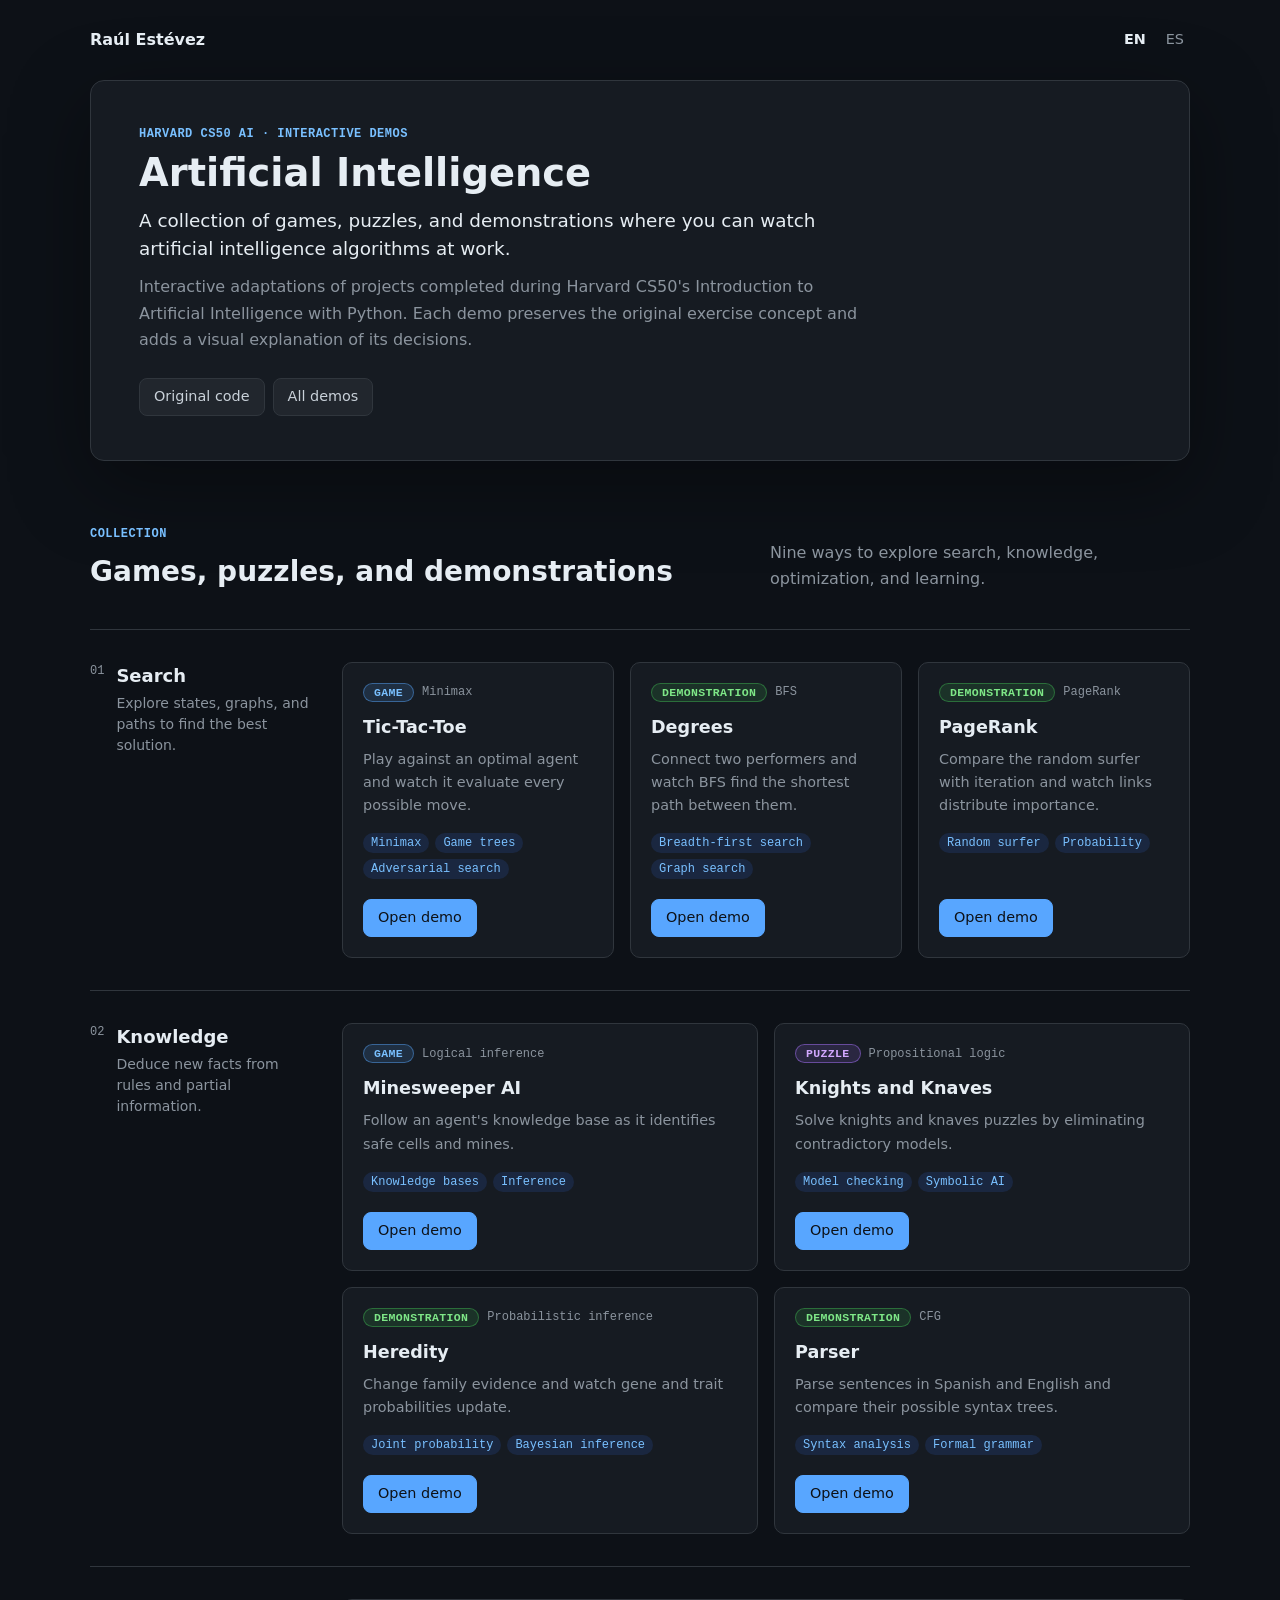
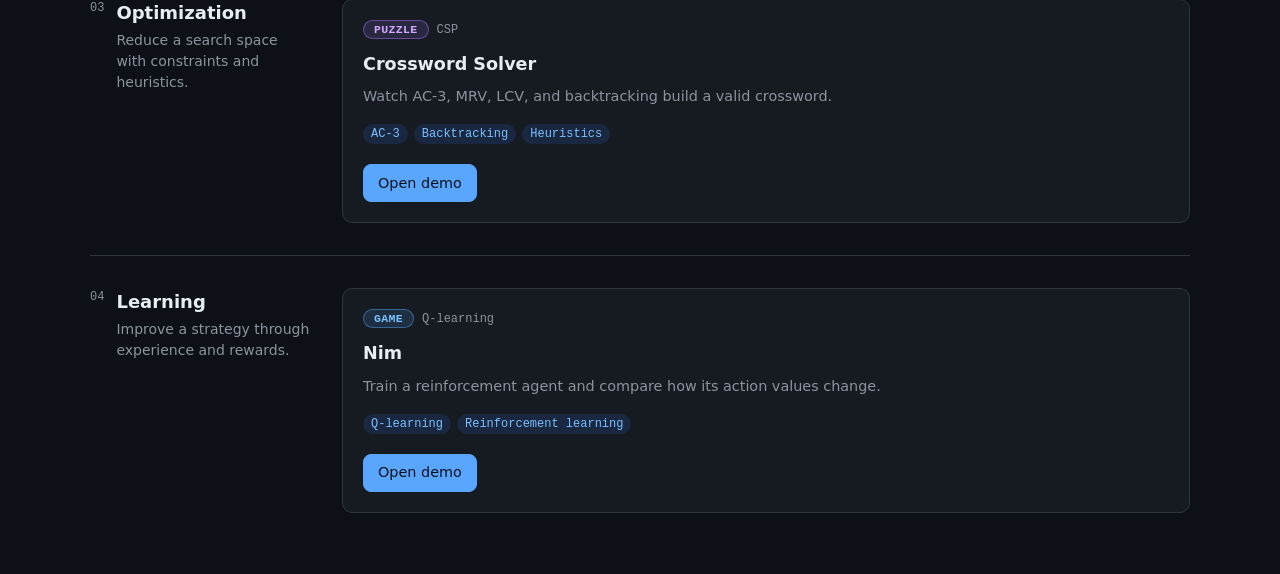
==== index.html @ bdb6cad9 "feat: add Parser to knowledge demos" ====
<!doctype html>
<html lang="es">
<head>
  <meta charset="utf-8">
  <meta name="viewport" content="width=device-width, initial-scale=1">
  <meta name="description" content="Demos interactivas basadas en proyectos de Harvard CS50's Introduction to Artificial Intelligence with Python.">
  <title>Artificial Intelligence · Raúl Estévez</title>
  <link rel="stylesheet" href="assets/css/tokens.css">
  <link rel="stylesheet" href="assets/css/base.css">
  <link rel="stylesheet" href="assets/css/hub.css">
</head>
<body>
  <header class="site-header">
    <a class="site-header__brand" href="https://raulesteveza.github.io">Raúl Estévez</a>
    <div class="language-switcher" role="group" aria-label="Idioma">
      <button class="language-switcher__button" type="button" data-lang="en" aria-pressed="false">EN</button>
      <button class="language-switcher__button" type="button" data-lang="es" aria-pressed="true">ES</button>
    </div>
  </header>

  <main class="page-shell">
    <section class="window hub-intro" aria-labelledby="page-title">
      <p class="eyebrow" data-i18n="eyebrow">Harvard CS50 AI · Demos interactivas</p>
      <h1 id="page-title">Artificial Intelligence</h1>
      <p class="hub-intro__lead" data-i18n="lead">Una colección de juegos, puzles y demostraciones que permite ver algoritmos de inteligencia artificial mientras trabajan.</p>
      <p class="hub-intro__copy" data-i18n="intro">Adaptaciones interactivas de proyectos realizados durante Harvard CS50's Introduction to Artificial Intelligence with Python. Cada demo conserva el concepto del ejercicio original y añade una explicación visual de sus decisiones.</p>
      <div class="hub-intro__actions">
        <a class="button" href="https://github.com/RaulEstevezA/harvard_ai" data-i18n="originalCode">Código original</a>
        <a class="button" href="https://raulesteveza.github.io/demos" data-i18n="allDemos">Todas las demos</a>
      </div>
    </section>

    <section class="catalog" aria-labelledby="catalog-title">
      <div class="section-heading">
        <div>
          <p class="eyebrow" data-i18n="collectionLabel">Colección</p>
          <h2 id="catalog-title" data-i18n="catalogTitle">Juegos, puzles y demostraciones</h2>
        </div>
        <p class="section-heading__copy" data-i18n="catalogCopy">Nueve formas de explorar búsqueda, conocimiento, optimización y aprendizaje.</p>
      </div>

      <div class="category" aria-labelledby="search-title">
        <div class="category__heading">
          <span class="category__number">01</span>
          <div>
            <h3 id="search-title" data-i18n="search">Búsqueda</h3>
            <p data-i18n="searchDescription">Explorar estados, grafos y caminos para encontrar la mejor solución.</p>
          </div>
        </div>
        <div class="demo-grid demo-grid--three">
          <article class="demo-card">
            <div class="demo-card__body">
              <div class="demo-card__meta"><span class="demo-type demo-type--game" data-i18n="gameLabel">Juego</span><span>Minimax</span></div>
              <h4>Tic-Tac-Toe</h4>
              <p data-i18n="tictactoeDescription">Juega contra un agente óptimo y observa cómo valora cada movimiento posible.</p>
              <ul class="tag-list" aria-label="Conceptos">
                <li>Minimax</li><li data-i18n="gameTrees">Árboles de juego</li><li data-i18n="adversarialSearch">Búsqueda adversarial</li>
              </ul>
              <a class="button button--primary" href="demos/tictactoe/" data-i18n="openDemo">Abrir demo</a>
            </div>
          </article>
          <article class="demo-card">
            <div class="demo-card__body">
              <div class="demo-card__meta"><span class="demo-type demo-type--demonstration" data-i18n="demonstrationLabel">Demostración</span><span>BFS</span></div>
              <h4>Degrees</h4>
              <p data-i18n="degreesDescription">Conecta dos actores y observa cómo BFS encuentra el camino más corto entre ellos.</p>
              <ul class="tag-list" aria-label="Conceptos">
                <li data-i18n="breadthFirstSearch">Búsqueda en anchura</li><li data-i18n="graphSearch">Búsqueda en grafos</li>
              </ul>
              <a class="button button--primary" href="demos/degrees/" data-i18n="openDemo">Abrir demo</a>
            </div>
          </article>
          <article class="demo-card">
            <div class="demo-card__body">
              <div class="demo-card__meta"><span class="demo-type demo-type--demonstration" data-i18n="demonstrationLabel">Demostración</span><span>PageRank</span></div>
              <h4>PageRank</h4>
              <p data-i18n="pagerankDescription">Compara el navegante aleatorio con la iteración y observa cómo los enlaces reparten importancia.</p>
              <ul class="tag-list" aria-label="Conceptos">
                <li data-i18n="randomSurfer">Navegante aleatorio</li><li data-i18n="probability">Probabilidad</li>
              </ul>
              <a class="button button--primary" href="demos/pagerank/" data-i18n="openDemo">Abrir demo</a>
            </div>
          </article>
        </div>
      </div>

      <div class="category" aria-labelledby="knowledge-title">
        <div class="category__heading">
          <span class="category__number">02</span>
          <div>
            <h3 id="knowledge-title" data-i18n="knowledge">Conocimiento</h3>
            <p data-i18n="knowledgeDescription">Deducir hechos nuevos a partir de reglas e información parcial.</p>
          </div>
        </div>
        <div class="demo-grid">
          <article class="demo-card">
            <div class="demo-card__body">
              <div class="demo-card__meta"><span class="demo-type demo-type--game" data-i18n="gameLabel">Juego</span><span data-i18n="logicalInference">Inferencia lógica</span></div>
              <h4>Minesweeper AI</h4>
              <p data-i18n="minesweeperDescription">Sigue la base de conocimiento de un agente mientras identifica casillas seguras y minas.</p>
              <ul class="tag-list"><li data-i18n="knowledgeBases">Bases de conocimiento</li><li data-i18n="inference">Inferencia</li></ul>
              <a class="button button--primary" href="demos/minesweeper/" data-i18n="openDemo">Abrir demo</a>
            </div>
          </article>
          <article class="demo-card">
            <div class="demo-card__body">
              <div class="demo-card__meta"><span class="demo-type demo-type--puzzle" data-i18n="puzzleLabel">Puzle</span><span data-i18n="propositionalLogic">Lógica proposicional</span></div>
              <h4>Knights and Knaves</h4>
              <p data-i18n="knightsDescription">Resuelve acertijos de caballeros y mentirosos descartando modelos contradictorios.</p>
              <ul class="tag-list"><li data-i18n="modelChecking">Comprobación de modelos</li><li data-i18n="symbolicAI">IA simbólica</li></ul>
              <a class="button button--primary" href="demos/knights/" data-i18n="openDemo">Abrir demo</a>
            </div>
          </article>
          <article class="demo-card">
            <div class="demo-card__body">
              <div class="demo-card__meta"><span class="demo-type demo-type--demonstration" data-i18n="demonstrationLabel">Demostración</span><span data-i18n="probabilisticInference">Inferencia probabilística</span></div>
              <h4>Heredity</h4>
              <p data-i18n="heredityDescription">Modifica la evidencia familiar y observa cómo cambian las probabilidades de genes y rasgos.</p>
              <ul class="tag-list"><li data-i18n="jointProbability">Probabilidad conjunta</li><li data-i18n="bayesianInference">Inferencia bayesiana</li></ul>
              <a class="button button--primary" href="demos/heredity/" data-i18n="openDemo">Abrir demo</a>
            </div>
          </article>
          <article class="demo-card">
            <div class="demo-card__body">
              <div class="demo-card__meta"><span class="demo-type demo-type--demonstration" data-i18n="demonstrationLabel">Demostración</span><span>CFG</span></div>
              <h4>Parser</h4>
              <p data-i18n="parserDescription">Analiza frases en castellano e inglés y compara sus posibles árboles sintácticos.</p>
              <ul class="tag-list"><li data-i18n="syntaxAnalysis">Análisis sintáctico</li><li data-i18n="formalGrammar">Gramática formal</li></ul>
              <a class="button button--primary" href="demos/parser/" data-i18n="openDemo">Abrir demo</a>
            </div>
          </article>
        </div>
      </div>

      <div class="category" aria-labelledby="optimization-title">
        <div class="category__heading">
          <span class="category__number">03</span>
          <div>
            <h3 id="optimization-title" data-i18n="optimization">Optimización</h3>
            <p data-i18n="optimizationDescription">Reducir un espacio de búsqueda mediante restricciones y heurísticas.</p>
          </div>
        </div>
        <article class="demo-card">
          <div class="demo-card__body">
            <div class="demo-card__meta"><span class="demo-type demo-type--puzzle" data-i18n="puzzleLabel">Puzle</span><span>CSP</span></div>
            <h4>Crossword Solver</h4>
            <p data-i18n="crosswordDescription">Observa cómo AC-3, MRV, LCV y backtracking construyen un crucigrama válido.</p>
            <ul class="tag-list"><li>AC-3</li><li>Backtracking</li><li data-i18n="heuristics">Heurísticas</li></ul>
            <a class="button button--primary" href="demos/crossword/" data-i18n="openDemo">Abrir demo</a>
          </div>
        </article>
      </div>

      <div class="category" aria-labelledby="learning-title">
        <div class="category__heading">
          <span class="category__number">04</span>
          <div>
            <h3 id="learning-title" data-i18n="learning">Aprendizaje</h3>
            <p data-i18n="learningDescription">Mejorar una estrategia a partir de experiencia y recompensas.</p>
          </div>
        </div>
        <article class="demo-card">
          <div class="demo-card__body">
            <div class="demo-card__meta"><span class="demo-type demo-type--game" data-i18n="gameLabel">Juego</span><span>Q-learning</span></div>
            <h4>Nim</h4>
            <p data-i18n="nimDescription">Entrena un agente por refuerzo y compara cómo cambian los valores de sus acciones.</p>
            <ul class="tag-list"><li>Q-learning</li><li data-i18n="reinforcementLearning">Aprendizaje por refuerzo</li></ul>
            <a class="button button--primary" href="demos/nim/" data-i18n="openDemo">Abrir demo</a>
          </div>
        </article>
      </div>
    </section>
  </main>

  <script src="assets/js/hub.js"></script>
</body>
</html>
---- assets/css/tokens.css ----
:root {
  --page-bg: #0d1117;
  --surface: #161b22;
  --surface-raised: #21262d;
  --accent-soft: #1a2740;
  --accent: #58a6ff;
  --accent-text: #79c0ff;
  --on-accent: #0d1117;
  --text: #e6edf3;
  --btn-text: #c9d1d9;
  --muted: #8b949e;
  --border: #30363d;
  --success: #3fb950;
  --success-soft: #12261e;
  --warning: #d29922;
  --warning-soft: #2b2111;
  --danger: #f85149;
  --font-sans: system-ui, -apple-system, BlinkMacSystemFont, sans-serif;
  --font-mono: 'SF Mono', 'Fira Code', 'Cascadia Code', ui-monospace, monospace;
  --radius-control: 6px;
  --radius-button: 8px;
  --radius-panel: 10px;
  --radius-window: 14px;
  --radius-pill: 999px;
  --window-shadow: 0 24px 80px rgba(0, 0, 0, 0.36);
}
---- assets/css/base.css ----
* { box-sizing: border-box; }

html { color-scheme: dark; }

body {
  margin: 0;
  background: var(--page-bg);
  color: var(--text);
  font: 16px/1.5 var(--font-sans);
  -webkit-font-smoothing: antialiased;
}

button, input, select { font: inherit; }
a { color: var(--accent); }
a:hover { color: var(--accent-text); }

:focus-visible {
  outline: 2px solid var(--accent);
  outline-offset: 2px;
}

.site-header,
.page-shell {
  width: min(1100px, calc(100% - 64px));
  margin-inline: auto;
}

.site-header {
  min-height: 80px;
  display: flex;
  align-items: center;
  justify-content: space-between;
  gap: 24px;
}

.site-header__brand {
  color: var(--text);
  font-weight: 650;
  text-decoration: none;
}

.language-switcher {
  display: flex;
  gap: 0.5rem;
}

.language-switcher__button {
  padding: 2px 6px;
  border: 0;
  border-radius: 4px;
  background: transparent;
  color: var(--muted);
  font-size: 0.9rem;
  font-weight: 500;
  cursor: pointer;
  transition: color 0.15s ease;
}

.language-switcher__button[aria-pressed="true"] {
  color: var(--text);
  font-weight: 700;
}

.language-switcher__button:hover { color: var(--text); }

.window {
  background: var(--surface);
  border: 1px solid var(--border);
  border-radius: var(--radius-window);
  box-shadow: var(--window-shadow);
}

.eyebrow {
  margin: 0 0 8px;
  color: var(--accent-text);
  font: 600 0.75rem/1.5 var(--font-mono);
  letter-spacing: 0.04em;
  text-transform: uppercase;
}

h1, h2, h3, h4, p { margin-top: 0; }

.button {
  min-height: 38px;
  display: inline-flex;
  align-items: center;
  justify-content: center;
  padding: 8px 14px;
  border: 1px solid var(--border);
  border-radius: var(--radius-button);
  background: var(--surface-raised);
  color: var(--btn-text);
  font-size: 0.9rem;
  font-weight: 500;
  line-height: 1.2;
  text-decoration: none;
  cursor: pointer;
  transition: background-color 0.15s ease, border-color 0.15s ease, color 0.15s ease;
}

.button:hover {
  border-color: var(--muted);
  color: var(--text);
}

.button--primary {
  border-color: var(--accent);
  background: var(--accent);
  color: var(--on-accent);
}

.button--primary:hover {
  background: var(--accent-text);
  border-color: var(--accent-text);
  color: var(--on-accent);
}

@media (max-width: 768px) {
  .site-header, .page-shell { width: min(100% - 32px, 1100px); }
  .site-header { min-height: 64px; }
}
---- assets/css/hub.css ----
.hub-intro {
  padding: 44px 48px;
}

.hub-intro h1 {
  margin-bottom: 12px;
  font-size: 2.4rem;
  line-height: 1.15;
}

.hub-intro__lead {
  max-width: 720px;
  margin-bottom: 12px;
  color: var(--text);
  font-size: 1.15rem;
}

.hub-intro__copy {
  max-width: 720px;
  margin-bottom: 24px;
  color: var(--muted);
  line-height: 1.65;
}

.hub-intro__actions { display: flex; flex-wrap: wrap; gap: 8px; }

.catalog { padding-block: 64px 24px; }

.section-heading {
  display: grid;
  grid-template-columns: minmax(0, 1fr) minmax(280px, 420px);
  align-items: end;
  gap: 32px;
  margin-bottom: 36px;
}

.section-heading h2 {
  margin-bottom: 0;
  font-size: 1.75rem;
}

.section-heading__copy {
  margin-bottom: 0;
  color: var(--muted);
  line-height: 1.65;
}

.category {
  display: grid;
  grid-template-columns: 220px minmax(0, 1fr);
  gap: 32px;
  padding-block: 32px;
  border-top: 1px solid var(--border);
}

.category__heading {
  display: flex;
  align-items: flex-start;
  gap: 12px;
}

.category__number {
  color: var(--muted);
  font: 0.75rem/1.65 var(--font-mono);
}

.category__heading h3 { margin-bottom: 4px; font-size: 1.125rem; }
.category__heading p { margin-bottom: 0; color: var(--muted); font-size: 0.875rem; }

.demo-grid { display: grid; grid-template-columns: repeat(2, minmax(0, 1fr)); gap: 16px; }
.demo-grid--three { grid-template-columns: repeat(3, minmax(0, 1fr)); }

.demo-card {
  overflow: hidden;
  display: grid;
  grid-template-columns: minmax(0, 1fr);
  background: var(--surface);
  border: 1px solid var(--border);
  border-radius: var(--radius-panel);
}

.demo-card--featured { grid-template-columns: 220px minmax(0, 1fr); }

.demo-card__preview {
  min-height: 220px;
  background: var(--page-bg);
  border-right: 1px solid var(--border);
}

.demo-card__preview--board {
  display: grid;
  grid-template-columns: repeat(3, 42px);
  grid-template-rows: repeat(3, 42px);
  place-content: center;
}

.demo-card__preview--board span {
  display: grid;
  place-items: center;
  border-right: 1px solid var(--border);
  border-bottom: 1px solid var(--border);
  color: var(--accent-text);
  font: 500 1.25rem var(--font-mono);
}

.demo-card__preview--board span:nth-child(3n) { border-right: 0; }
.demo-card__preview--board span:nth-child(n+7) { border-bottom: 0; }

.demo-card__body {
  display: flex;
  flex-direction: column;
  padding: 20px;
}

.demo-card__body > .button {
  align-self: flex-start;
  margin-top: auto;
}

.demo-card__meta {
  display: flex;
  align-items: center;
  flex-wrap: wrap;
  gap: 8px;
  margin-bottom: 12px;
  color: var(--muted);
  font: 0.75rem var(--font-mono);
}

.demo-type {
  padding: 2px 10px;
  border: 1px solid;
  border-radius: var(--radius-pill);
  font: 600 0.72rem var(--font-mono);
  letter-spacing: 0.03em;
  text-transform: uppercase;
}

.demo-type--game { border-color: rgba(88, 166, 255, 0.45); background: rgba(88, 166, 255, 0.15); color: #79c0ff; }
.demo-type--puzzle { border-color: rgba(163, 113, 247, 0.5); background: rgba(163, 113, 247, 0.15); color: #d2a8ff; }
.demo-type--demonstration { border-color: rgba(63, 185, 80, 0.45); background: rgba(63, 185, 80, 0.15); color: #7ee787; }

.demo-card h4 { margin-bottom: 8px; font-size: 1.1rem; }
.demo-card p { margin-bottom: 16px; color: var(--muted); font-size: 0.9rem; line-height: 1.6; }

.tag-list {
  display: flex;
  flex-wrap: wrap;
  gap: 6px;
  margin: 0 0 20px;
  padding: 0;
  list-style: none;
}

.tag-list li {
  padding: 3px 8px;
  border-radius: var(--radius-pill);
  background: var(--accent-soft);
  color: var(--accent-text);
  font: 500 0.75rem var(--font-mono);
}

@media (max-width: 900px) {
  .category { grid-template-columns: 1fr; gap: 20px; }
}

@media (max-width: 768px) {
  .hub-intro { padding: 28px 24px; }
  .hub-intro h1 { font-size: 1.75rem; }
  .catalog { padding-top: 48px; }
  .section-heading { grid-template-columns: 1fr; gap: 8px; }
  .demo-grid { grid-template-columns: 1fr; }
  .demo-card--featured { grid-template-columns: 1fr; }
  .demo-card__preview { min-height: 180px; border-right: 0; border-bottom: 1px solid var(--border); }
}

@media (max-width: 480px) {
  .hub-intro { padding: 20px 16px; }
  .hub-intro h1 { font-size: 1.5rem; }
  .hub-intro__actions .button { width: 100%; }
}
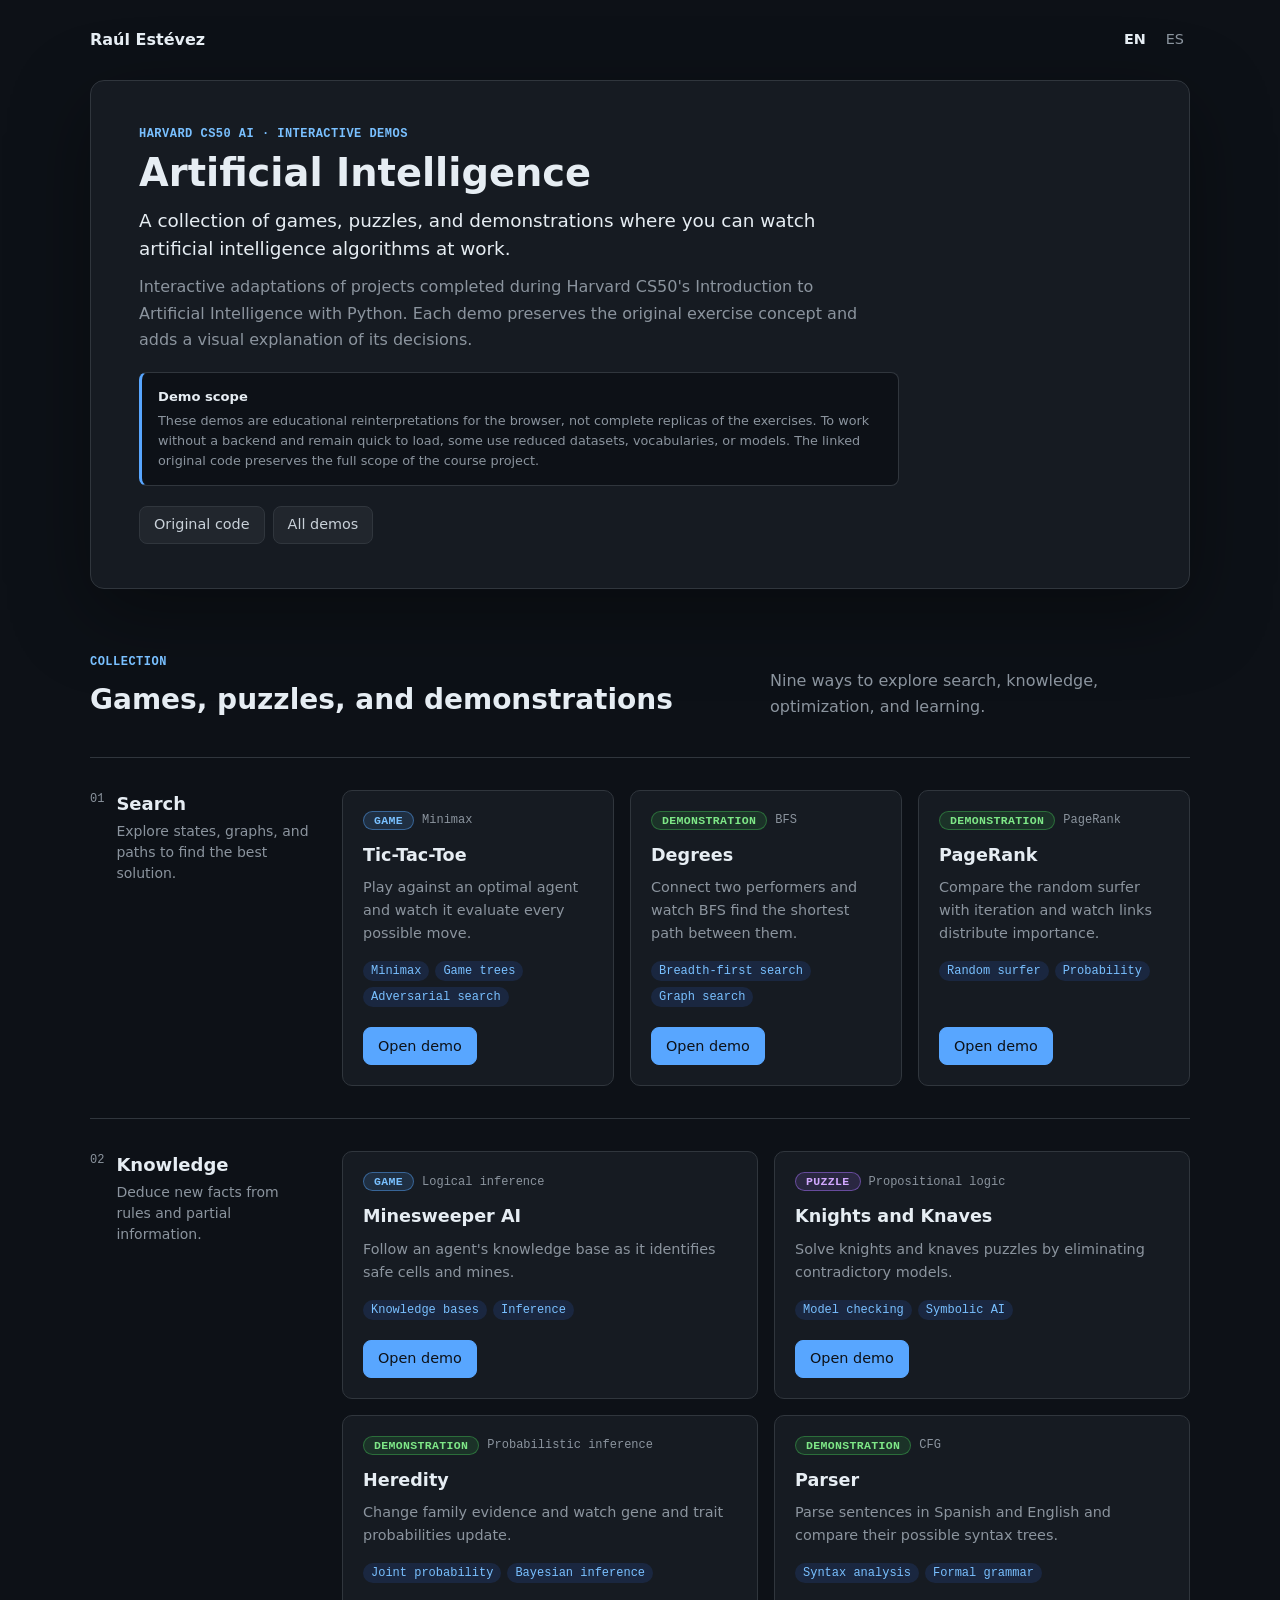
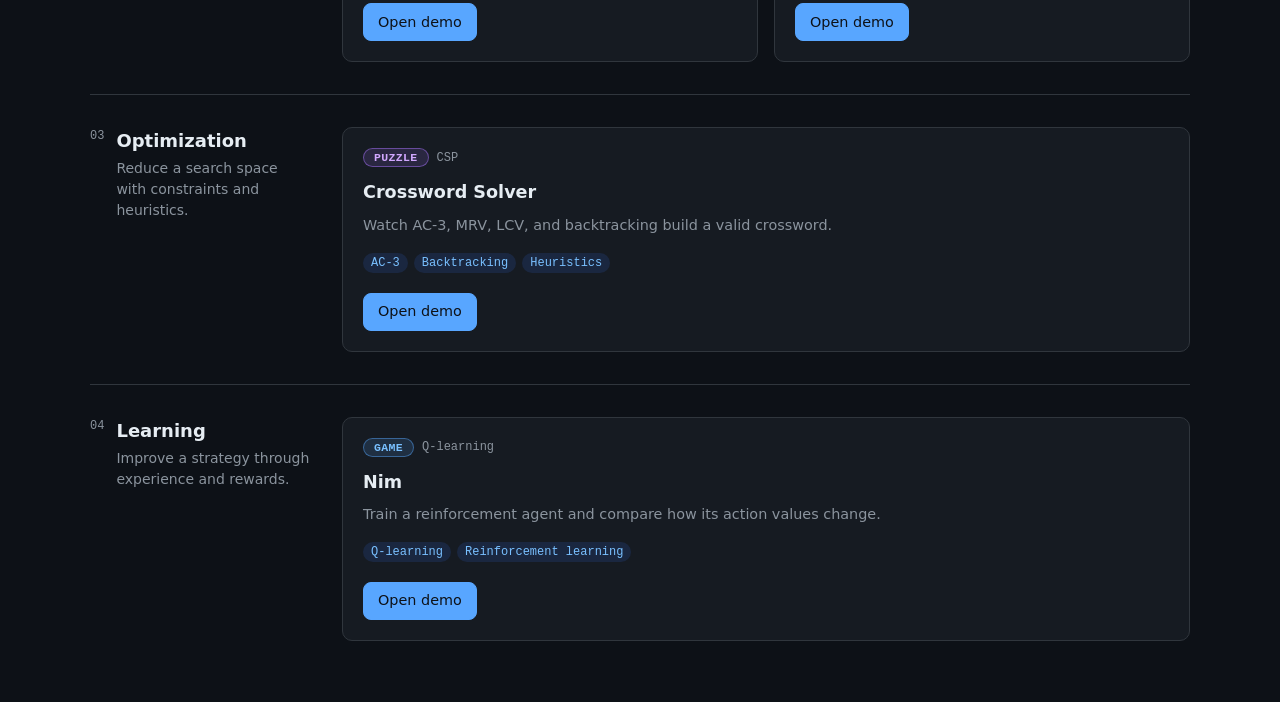
==== commit 4495dcf3: "docs: explain web demo scope" ====
--- a/index.html
+++ b/index.html
@@ -24,6 +24,10 @@
       <h1 id="page-title">Artificial Intelligence</h1>
       <p class="hub-intro__lead" data-i18n="lead">Una colección de juegos, puzles y demostraciones que permite ver algoritmos de inteligencia artificial mientras trabajan.</p>
       <p class="hub-intro__copy" data-i18n="intro">Adaptaciones interactivas de proyectos realizados durante Harvard CS50's Introduction to Artificial Intelligence with Python. Cada demo conserva el concepto del ejercicio original y añade una explicación visual de sus decisiones.</p>
+      <aside class="hub-scope-note" aria-labelledby="scope-title">
+        <strong id="scope-title" data-i18n="scopeTitle">Alcance de las demos</strong>
+        <p data-i18n="scopeCopy">Estas demos son reinterpretaciones educativas para navegador, no réplicas completas de los ejercicios. Para funcionar sin backend y mantener una carga rápida, algunas utilizan conjuntos de datos, vocabularios o modelos reducidos. El código original enlazado conserva el alcance del proyecto del curso.</p>
+      </aside>
       <div class="hub-intro__actions">
         <a class="button" href="https://github.com/RaulEstevezA/harvard_ai" data-i18n="originalCode">Código original</a>
         <a class="button" href="https://raulesteveza.github.io/demos" data-i18n="allDemos">Todas las demos</a>
--- a/assets/css/hub.css
+++ b/assets/css/hub.css
@@ -17,10 +17,23 @@
 
 .hub-intro__copy {
   max-width: 720px;
-  margin-bottom: 24px;
+  margin-bottom: 18px;
   color: var(--muted);
   line-height: 1.65;
 }
+
+.hub-scope-note {
+  max-width: 760px;
+  margin-bottom: 20px;
+  padding: 14px 16px;
+  border: 1px solid var(--border);
+  border-left: 3px solid var(--accent);
+  border-radius: var(--radius-button);
+  background: var(--page-bg);
+}
+
+.hub-scope-note strong { display: block; margin-bottom: 5px; font-size: 0.82rem; }
+.hub-scope-note p { margin: 0; color: var(--muted); font-size: 0.8rem; line-height: 1.55; }
 
 .hub-intro__actions { display: flex; flex-wrap: wrap; gap: 8px; }
 
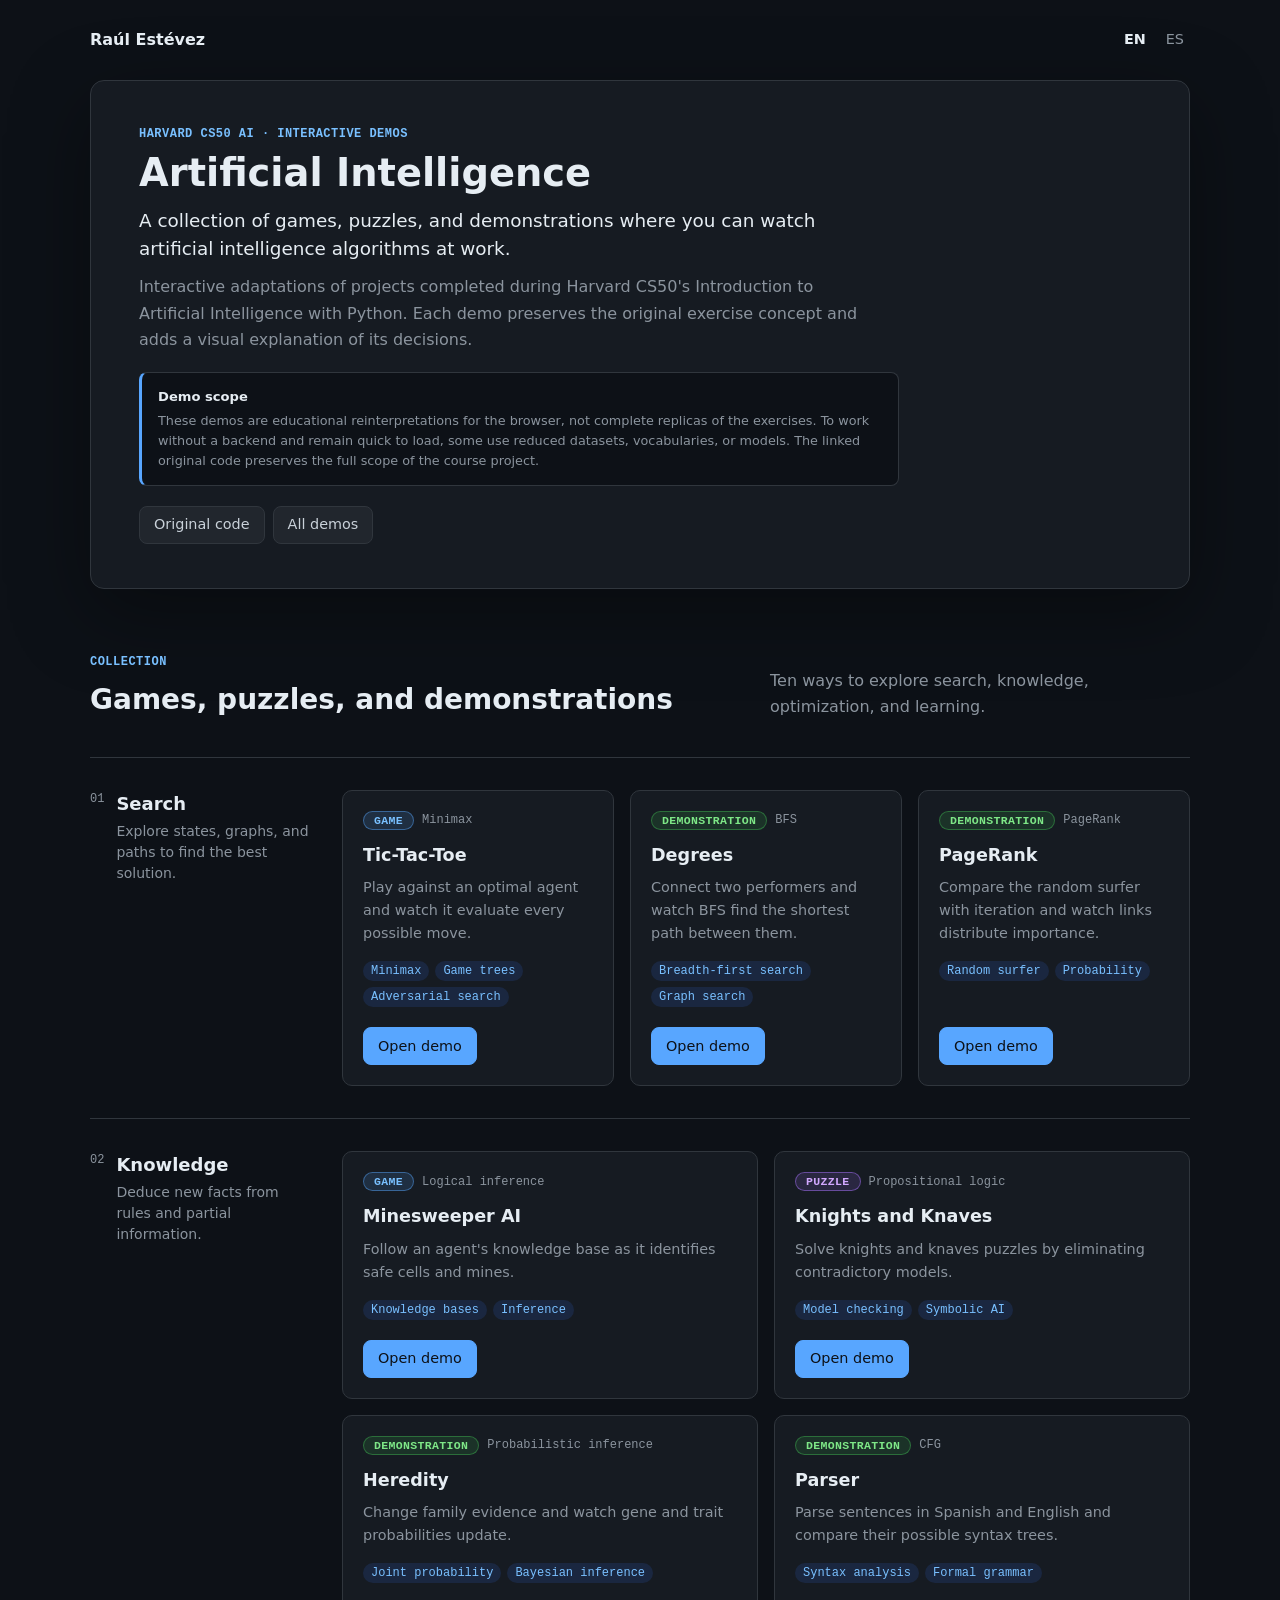
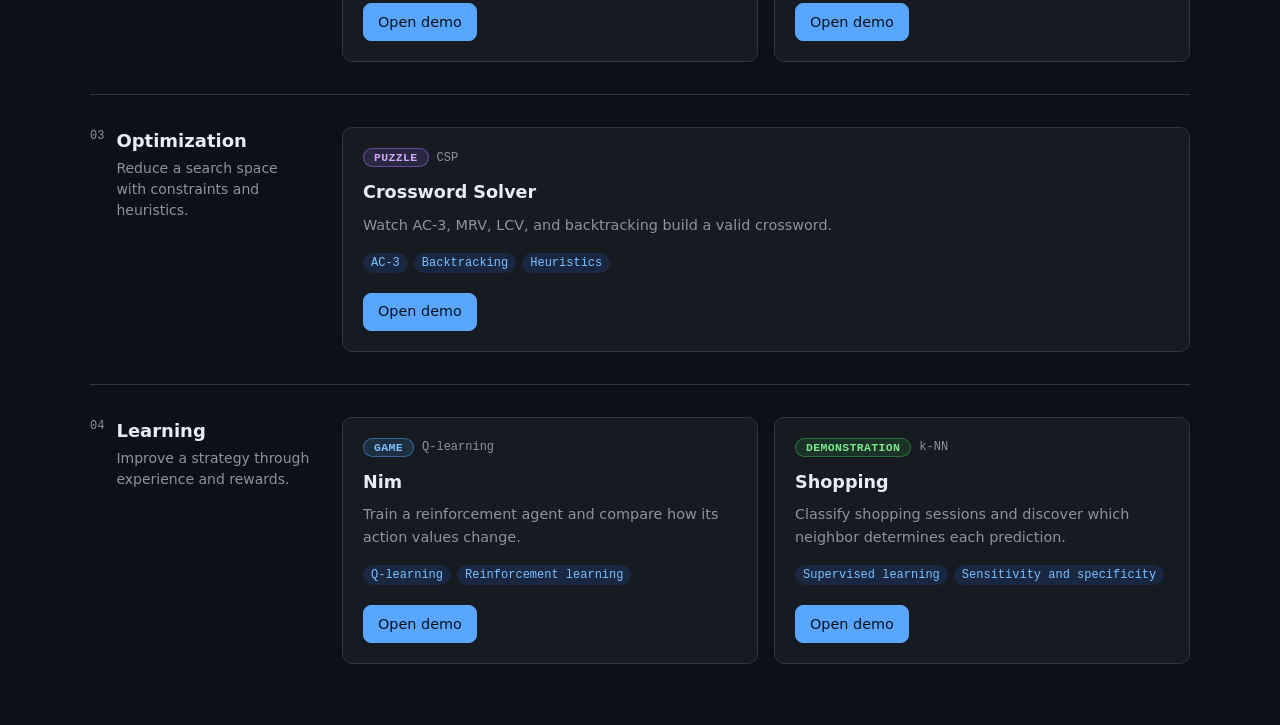
==== commit 516d555c: "feat: add Shopping to learning demos" ====
--- a/index.html
+++ b/index.html
@@ -40,7 +40,7 @@
           <p class="eyebrow" data-i18n="collectionLabel">Colección</p>
           <h2 id="catalog-title" data-i18n="catalogTitle">Juegos, puzles y demostraciones</h2>
         </div>
-        <p class="section-heading__copy" data-i18n="catalogCopy">Nueve formas de explorar búsqueda, conocimiento, optimización y aprendizaje.</p>
+        <p class="section-heading__copy" data-i18n="catalogCopy">Diez formas de explorar búsqueda, conocimiento, optimización y aprendizaje.</p>
       </div>
 
       <div class="category" aria-labelledby="search-title">
@@ -163,15 +163,26 @@
             <p data-i18n="learningDescription">Mejorar una estrategia a partir de experiencia y recompensas.</p>
           </div>
         </div>
-        <article class="demo-card">
-          <div class="demo-card__body">
-            <div class="demo-card__meta"><span class="demo-type demo-type--game" data-i18n="gameLabel">Juego</span><span>Q-learning</span></div>
-            <h4>Nim</h4>
-            <p data-i18n="nimDescription">Entrena un agente por refuerzo y compara cómo cambian los valores de sus acciones.</p>
-            <ul class="tag-list"><li>Q-learning</li><li data-i18n="reinforcementLearning">Aprendizaje por refuerzo</li></ul>
-            <a class="button button--primary" href="demos/nim/" data-i18n="openDemo">Abrir demo</a>
-          </div>
-        </article>
+        <div class="demo-grid">
+          <article class="demo-card">
+            <div class="demo-card__body">
+              <div class="demo-card__meta"><span class="demo-type demo-type--game" data-i18n="gameLabel">Juego</span><span>Q-learning</span></div>
+              <h4>Nim</h4>
+              <p data-i18n="nimDescription">Entrena un agente por refuerzo y compara cómo cambian los valores de sus acciones.</p>
+              <ul class="tag-list"><li>Q-learning</li><li data-i18n="reinforcementLearning">Aprendizaje por refuerzo</li></ul>
+              <a class="button button--primary" href="demos/nim/" data-i18n="openDemo">Abrir demo</a>
+            </div>
+          </article>
+          <article class="demo-card">
+            <div class="demo-card__body">
+              <div class="demo-card__meta"><span class="demo-type demo-type--demonstration" data-i18n="demonstrationLabel">Demostración</span><span>k-NN</span></div>
+              <h4>Shopping</h4>
+              <p data-i18n="shoppingDescription">Clasifica sesiones de compra y descubre qué vecino determina cada predicción.</p>
+              <ul class="tag-list"><li data-i18n="supervisedLearning">Aprendizaje supervisado</li><li data-i18n="sensitivitySpecificity">Sensibilidad y especificidad</li></ul>
+              <a class="button button--primary" href="demos/shopping/" data-i18n="openDemo">Abrir demo</a>
+            </div>
+          </article>
+        </div>
       </div>
     </section>
   </main>
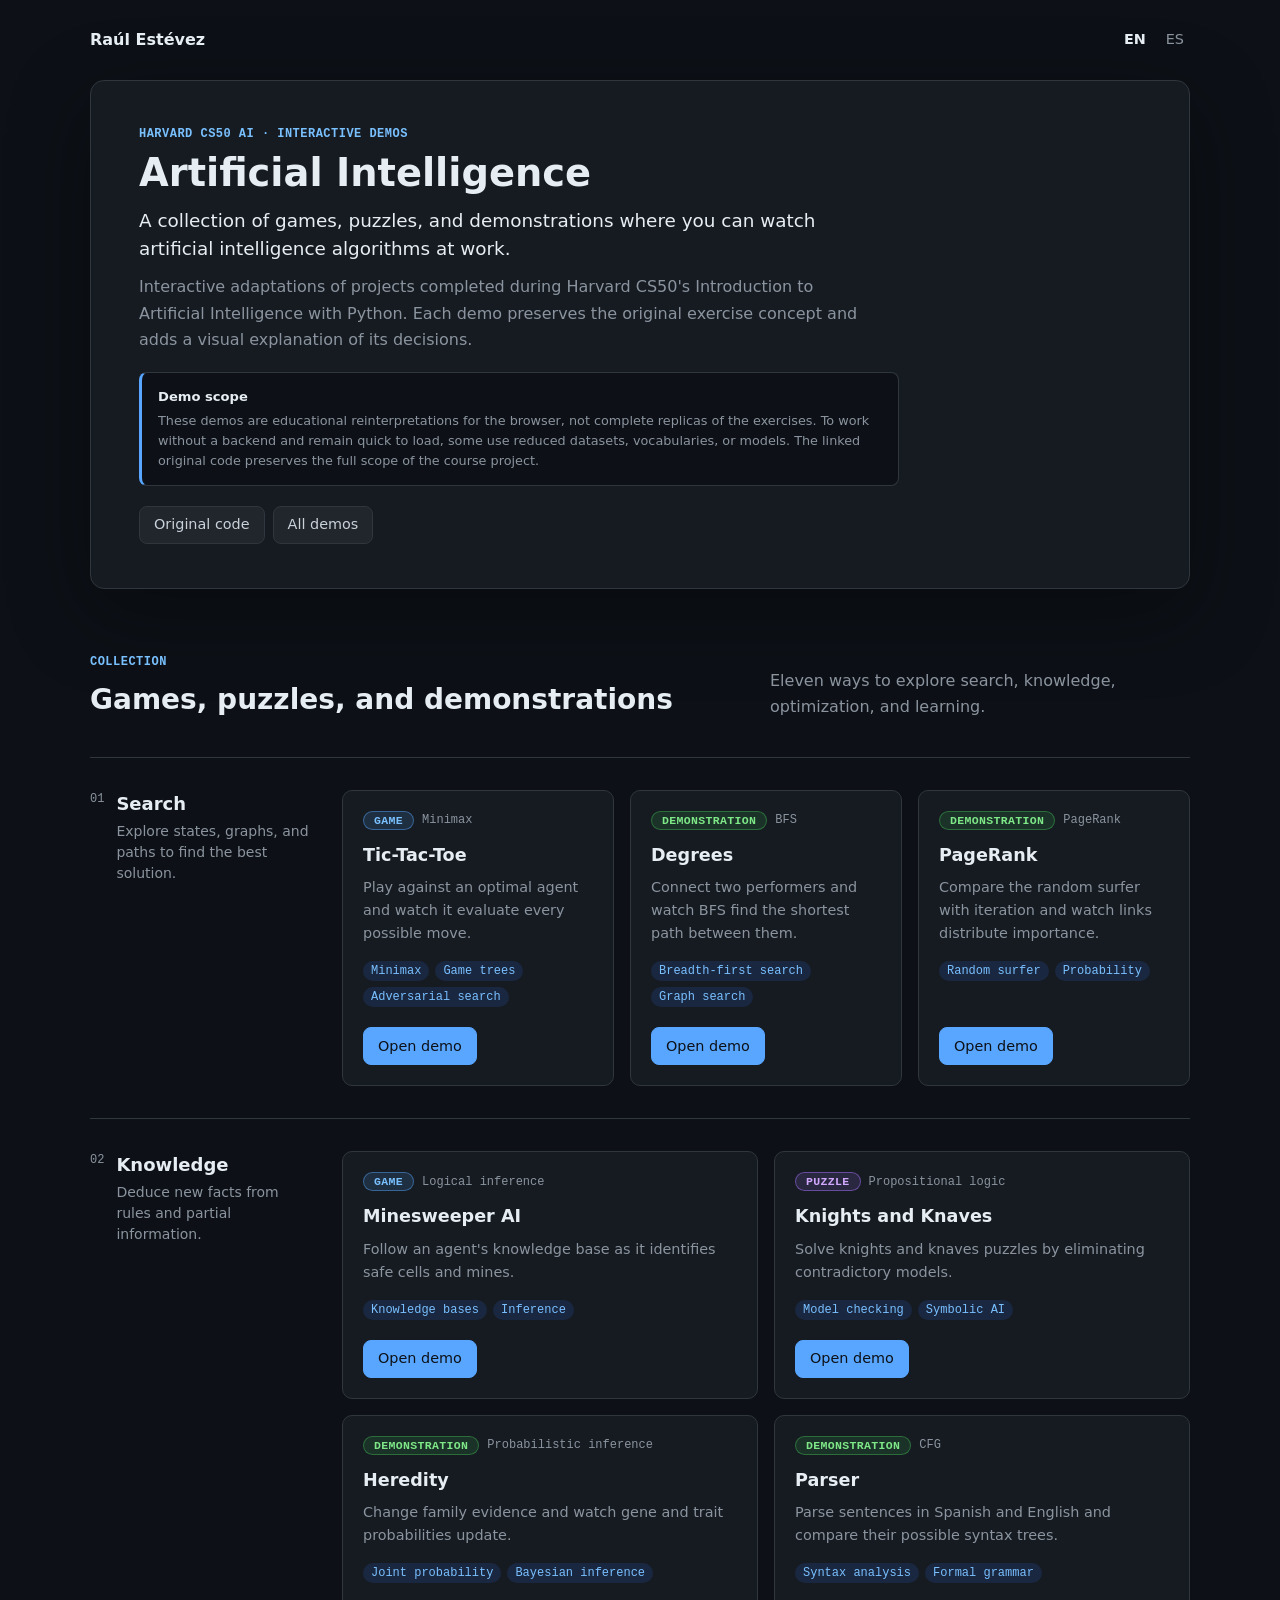
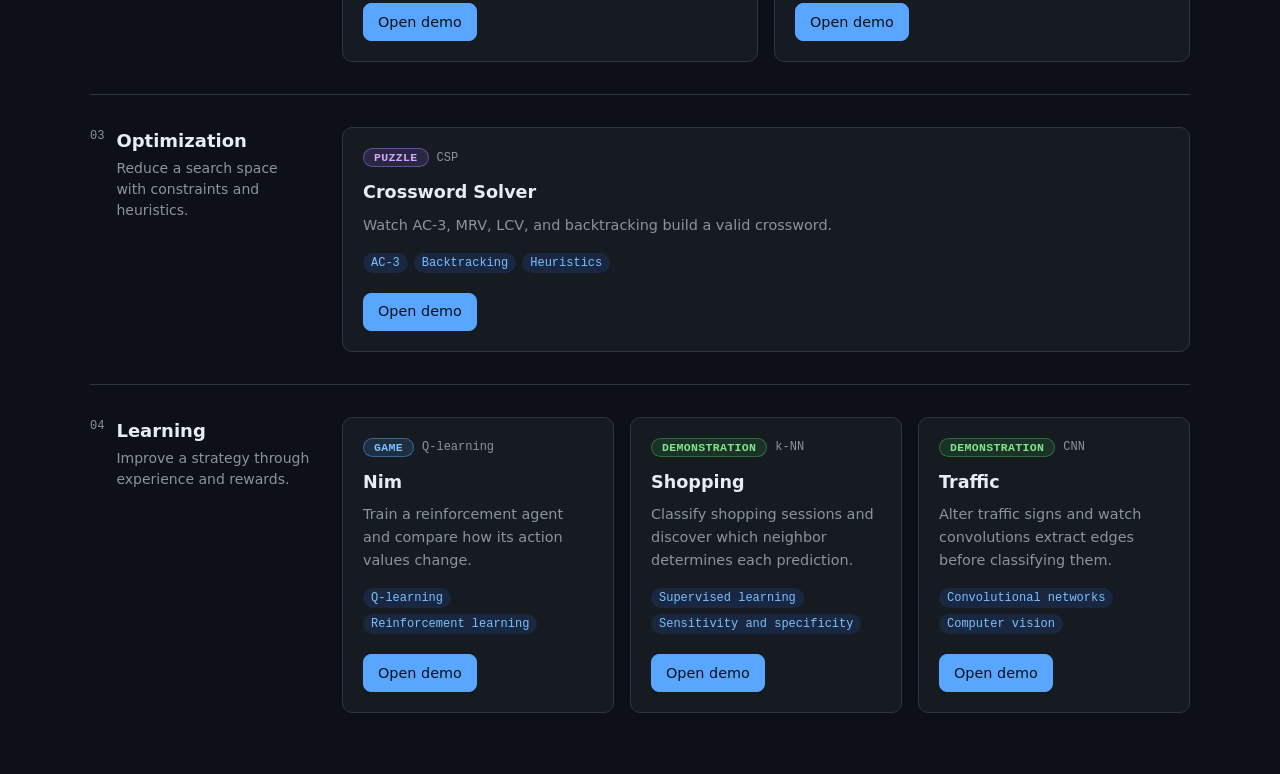
==== commit 6665312c: "feat: add Traffic to learning demos" ====
--- a/index.html
+++ b/index.html
@@ -40,7 +40,7 @@
           <p class="eyebrow" data-i18n="collectionLabel">Colección</p>
           <h2 id="catalog-title" data-i18n="catalogTitle">Juegos, puzles y demostraciones</h2>
         </div>
-        <p class="section-heading__copy" data-i18n="catalogCopy">Diez formas de explorar búsqueda, conocimiento, optimización y aprendizaje.</p>
+        <p class="section-heading__copy" data-i18n="catalogCopy">Once formas de explorar búsqueda, conocimiento, optimización y aprendizaje.</p>
       </div>
 
       <div class="category" aria-labelledby="search-title">
@@ -163,7 +163,7 @@
             <p data-i18n="learningDescription">Mejorar una estrategia a partir de experiencia y recompensas.</p>
           </div>
         </div>
-        <div class="demo-grid">
+        <div class="demo-grid demo-grid--three">
           <article class="demo-card">
             <div class="demo-card__body">
               <div class="demo-card__meta"><span class="demo-type demo-type--game" data-i18n="gameLabel">Juego</span><span>Q-learning</span></div>
@@ -177,9 +177,18 @@
             <div class="demo-card__body">
               <div class="demo-card__meta"><span class="demo-type demo-type--demonstration" data-i18n="demonstrationLabel">Demostración</span><span>k-NN</span></div>
               <h4>Shopping</h4>
-              <p data-i18n="shoppingDescription">Clasifica sesiones de compra y descubre qué vecino determina cada predicción.</p>
+              <p data-i18n="shoppingDescription">Estima si una visita a una tienda online terminará en compra comparándola con visitas similares.</p>
               <ul class="tag-list"><li data-i18n="supervisedLearning">Aprendizaje supervisado</li><li data-i18n="sensitivitySpecificity">Sensibilidad y especificidad</li></ul>
               <a class="button button--primary" href="demos/shopping/" data-i18n="openDemo">Abrir demo</a>
+            </div>
+          </article>
+          <article class="demo-card">
+            <div class="demo-card__body">
+              <div class="demo-card__meta"><span class="demo-type demo-type--demonstration" data-i18n="demonstrationLabel">Demostración</span><span>CNN</span></div>
+              <h4>Traffic</h4>
+              <p data-i18n="trafficDescription">Altera señales de tráfico y observa cómo las convoluciones extraen bordes antes de clasificarlas.</p>
+              <ul class="tag-list"><li data-i18n="convolutionalNetworks">Redes convolucionales</li><li data-i18n="computerVision">Visión por computador</li></ul>
+              <a class="button button--primary" href="demos/traffic/" data-i18n="openDemo">Abrir demo</a>
             </div>
           </article>
         </div>
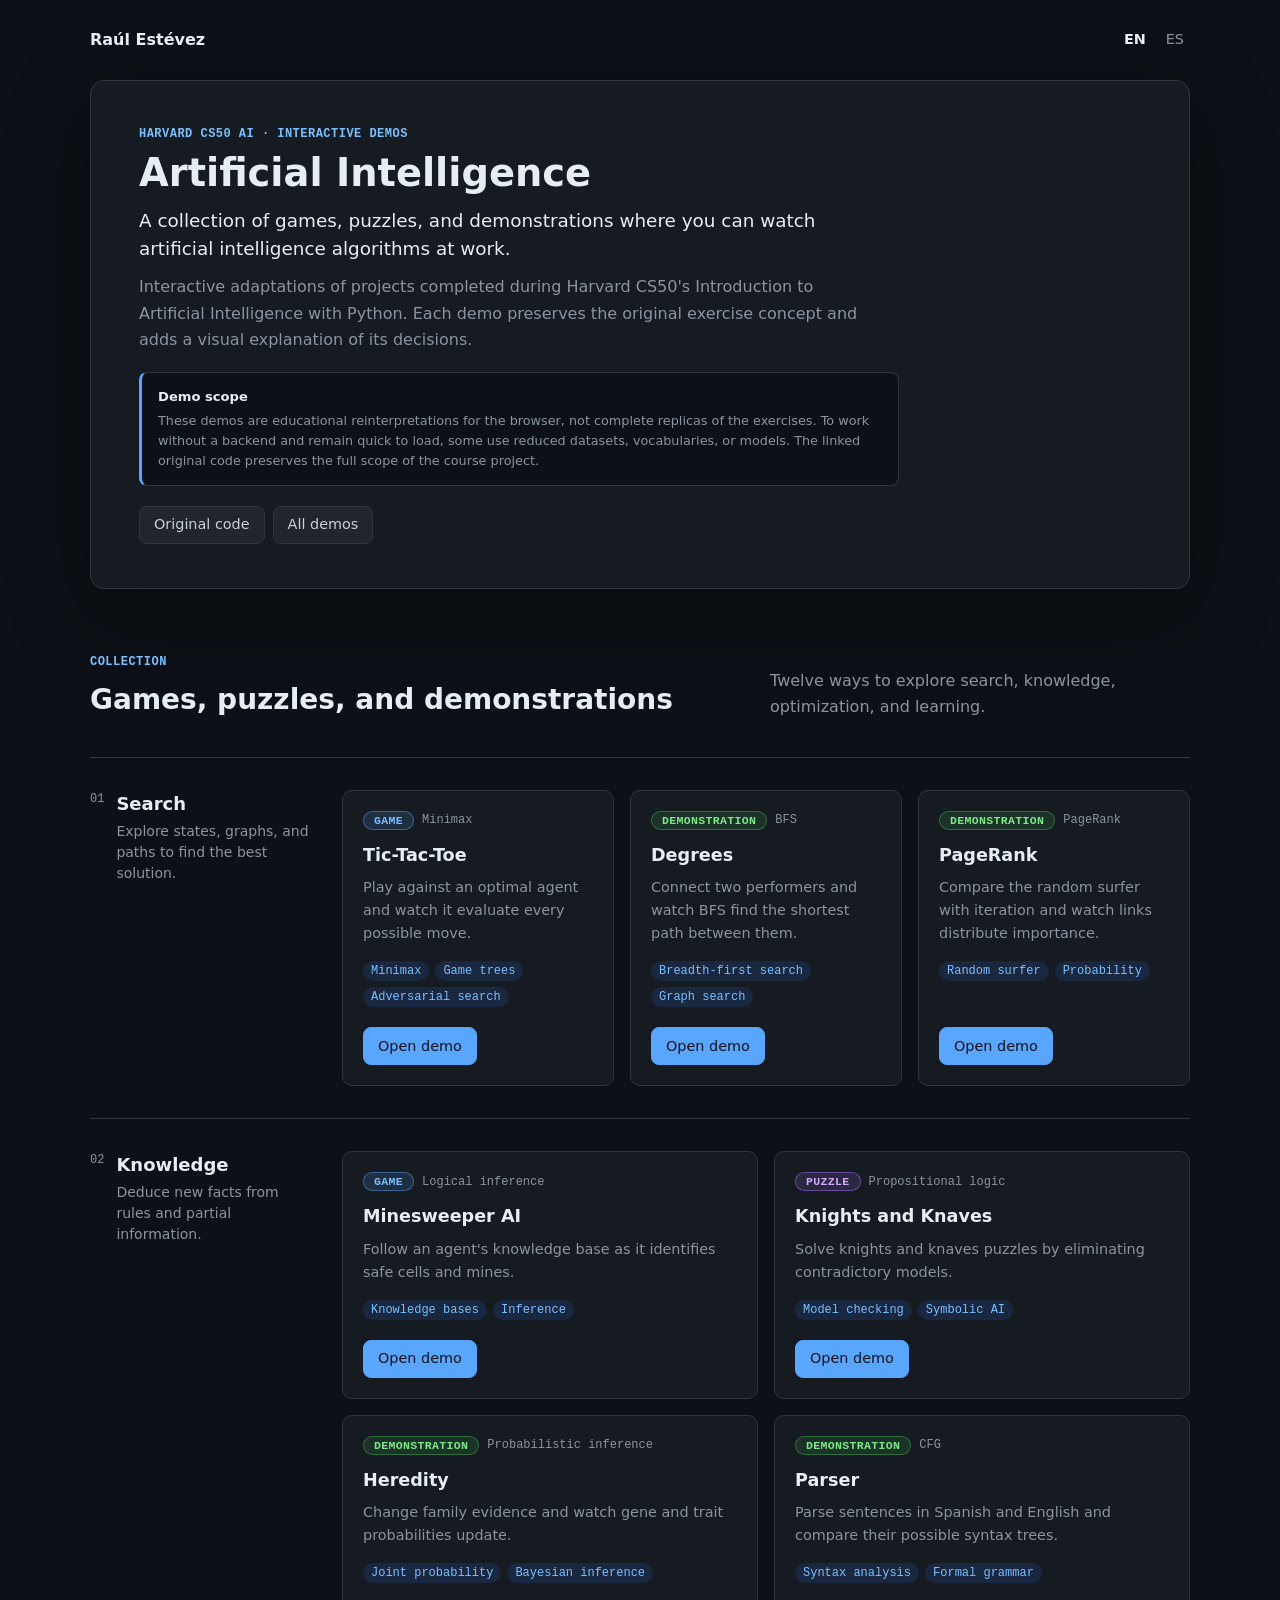
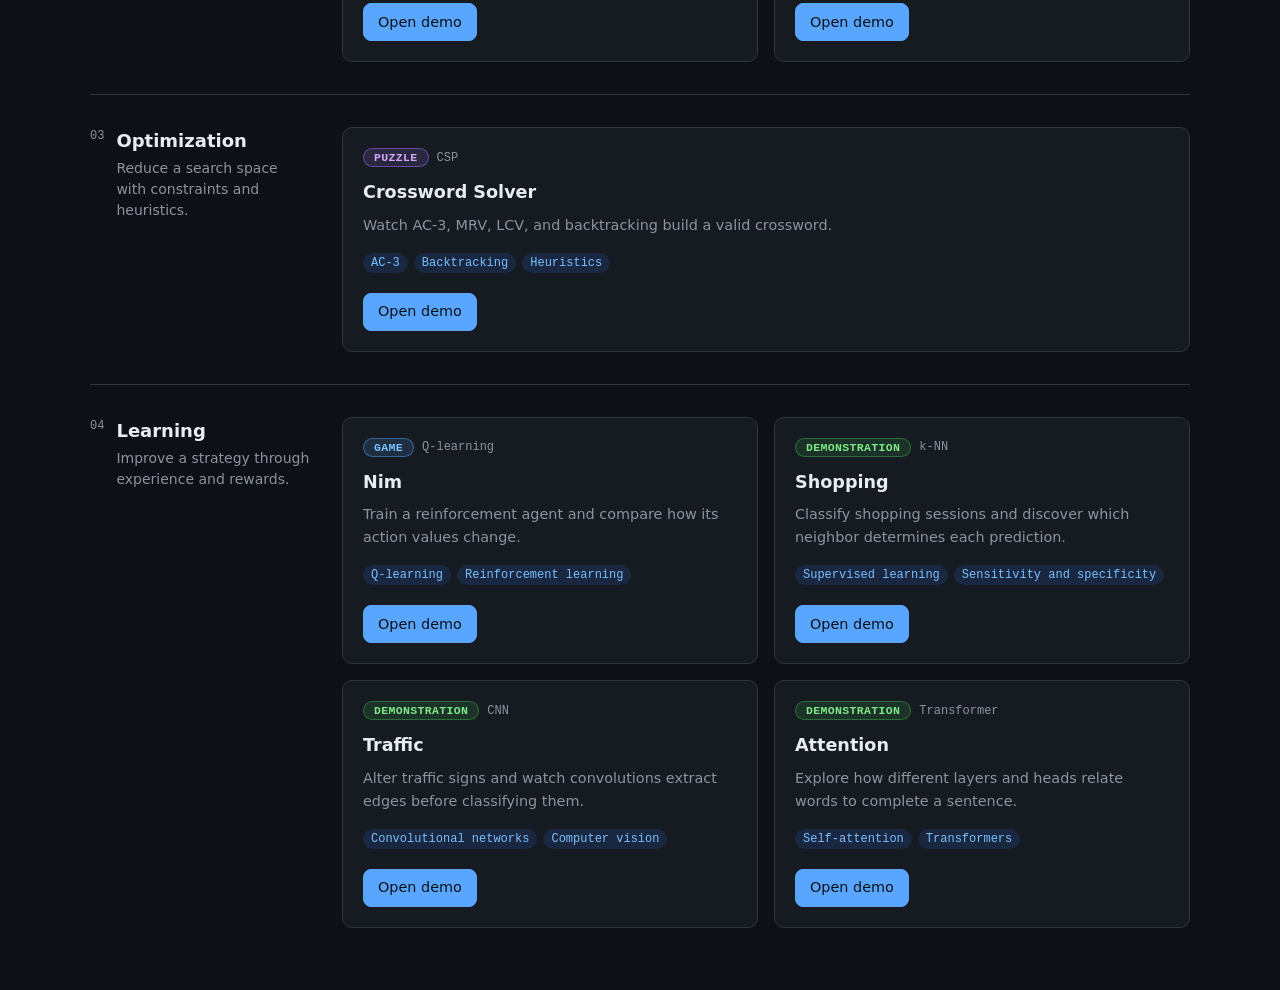
==== commit fc3291f9: "feat: add Attention to learning demos" ====
--- a/index.html
+++ b/index.html
@@ -40,7 +40,7 @@
           <p class="eyebrow" data-i18n="collectionLabel">Colección</p>
           <h2 id="catalog-title" data-i18n="catalogTitle">Juegos, puzles y demostraciones</h2>
         </div>
-        <p class="section-heading__copy" data-i18n="catalogCopy">Once formas de explorar búsqueda, conocimiento, optimización y aprendizaje.</p>
+        <p class="section-heading__copy" data-i18n="catalogCopy">Doce formas de explorar búsqueda, conocimiento, optimización y aprendizaje.</p>
       </div>
 
       <div class="category" aria-labelledby="search-title">
@@ -163,7 +163,7 @@
             <p data-i18n="learningDescription">Mejorar una estrategia a partir de experiencia y recompensas.</p>
           </div>
         </div>
-        <div class="demo-grid demo-grid--three">
+        <div class="demo-grid">
           <article class="demo-card">
             <div class="demo-card__body">
               <div class="demo-card__meta"><span class="demo-type demo-type--game" data-i18n="gameLabel">Juego</span><span>Q-learning</span></div>
@@ -191,6 +191,15 @@
               <a class="button button--primary" href="demos/traffic/" data-i18n="openDemo">Abrir demo</a>
             </div>
           </article>
+          <article class="demo-card">
+            <div class="demo-card__body">
+              <div class="demo-card__meta"><span class="demo-type demo-type--demonstration" data-i18n="demonstrationLabel">Demostración</span><span>Transformer</span></div>
+              <h4>Attention</h4>
+              <p data-i18n="attentionDescription">Explora cómo distintas capas y cabezas relacionan palabras para completar una frase.</p>
+              <ul class="tag-list"><li>Self-attention</li><li data-i18n="transformers">Transformers</li></ul>
+              <a class="button button--primary" href="demos/attention/" data-i18n="openDemo">Abrir demo</a>
+            </div>
+          </article>
         </div>
       </div>
     </section>
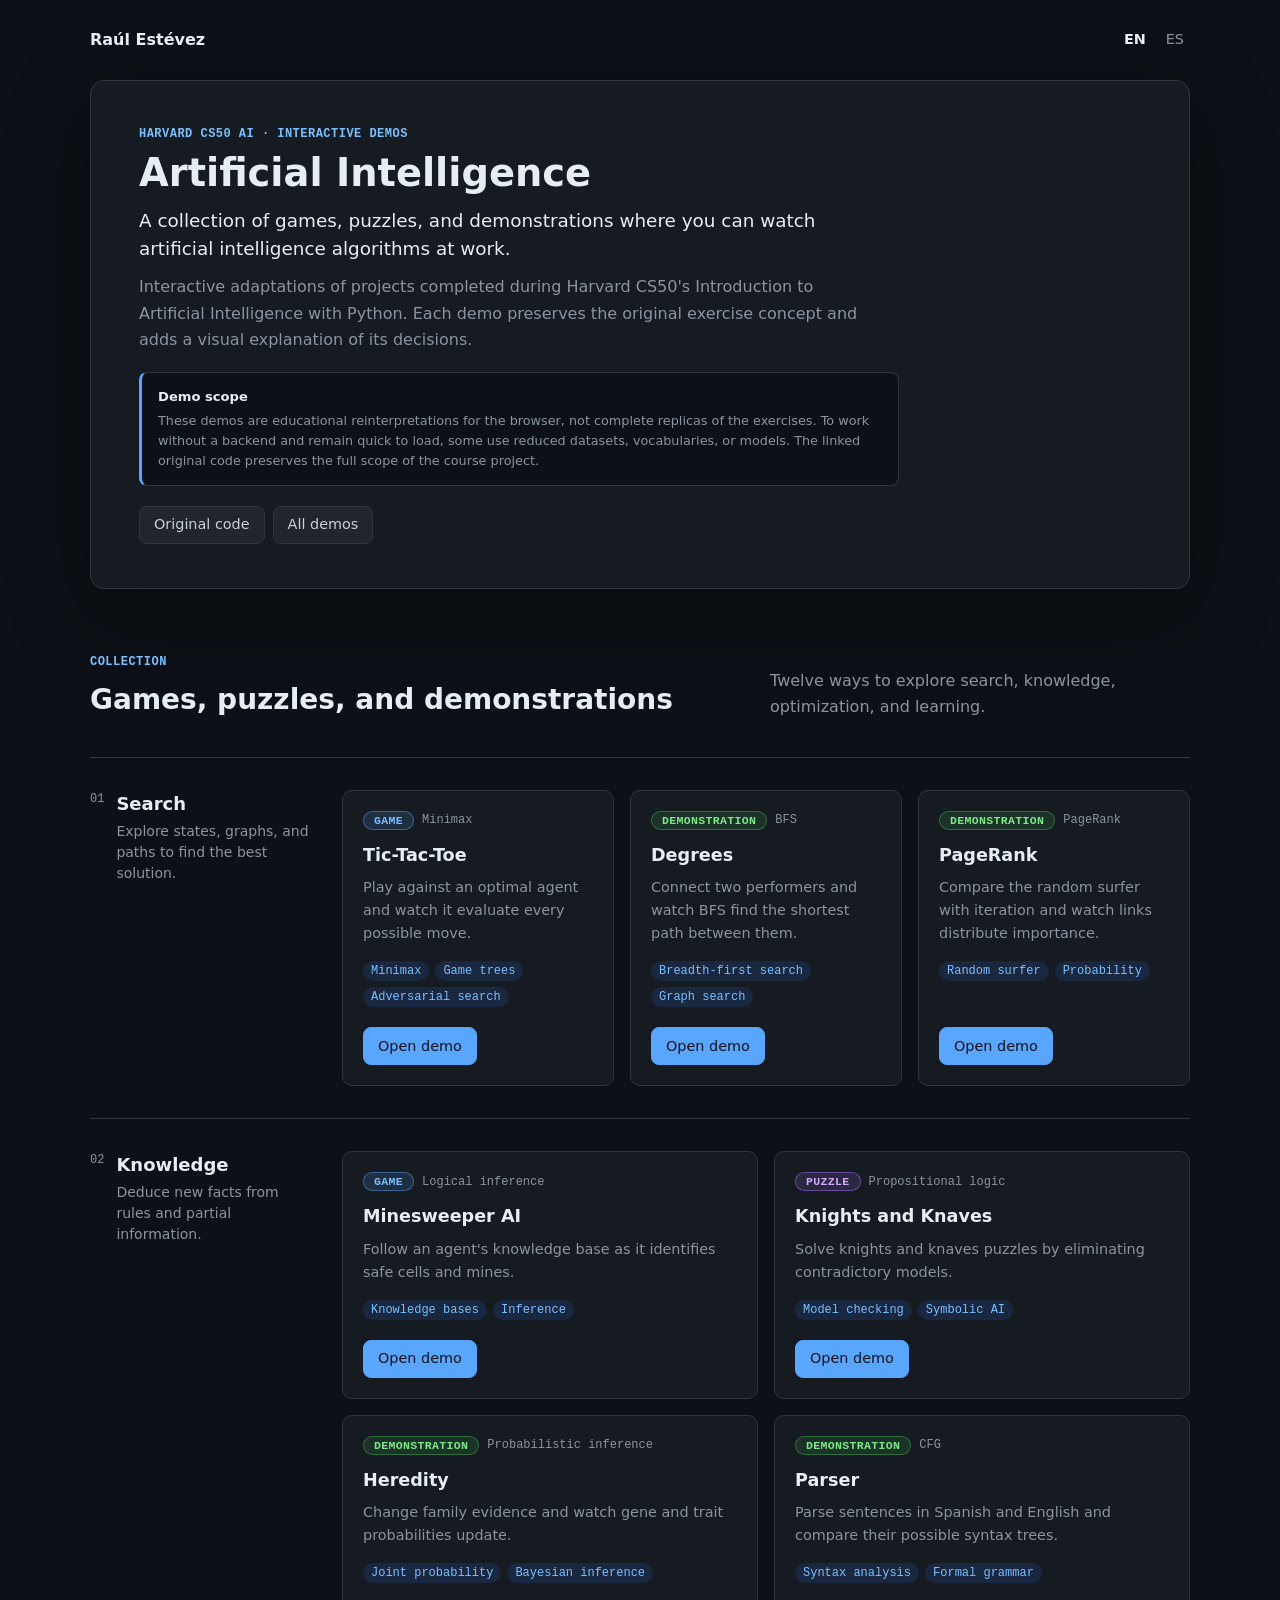
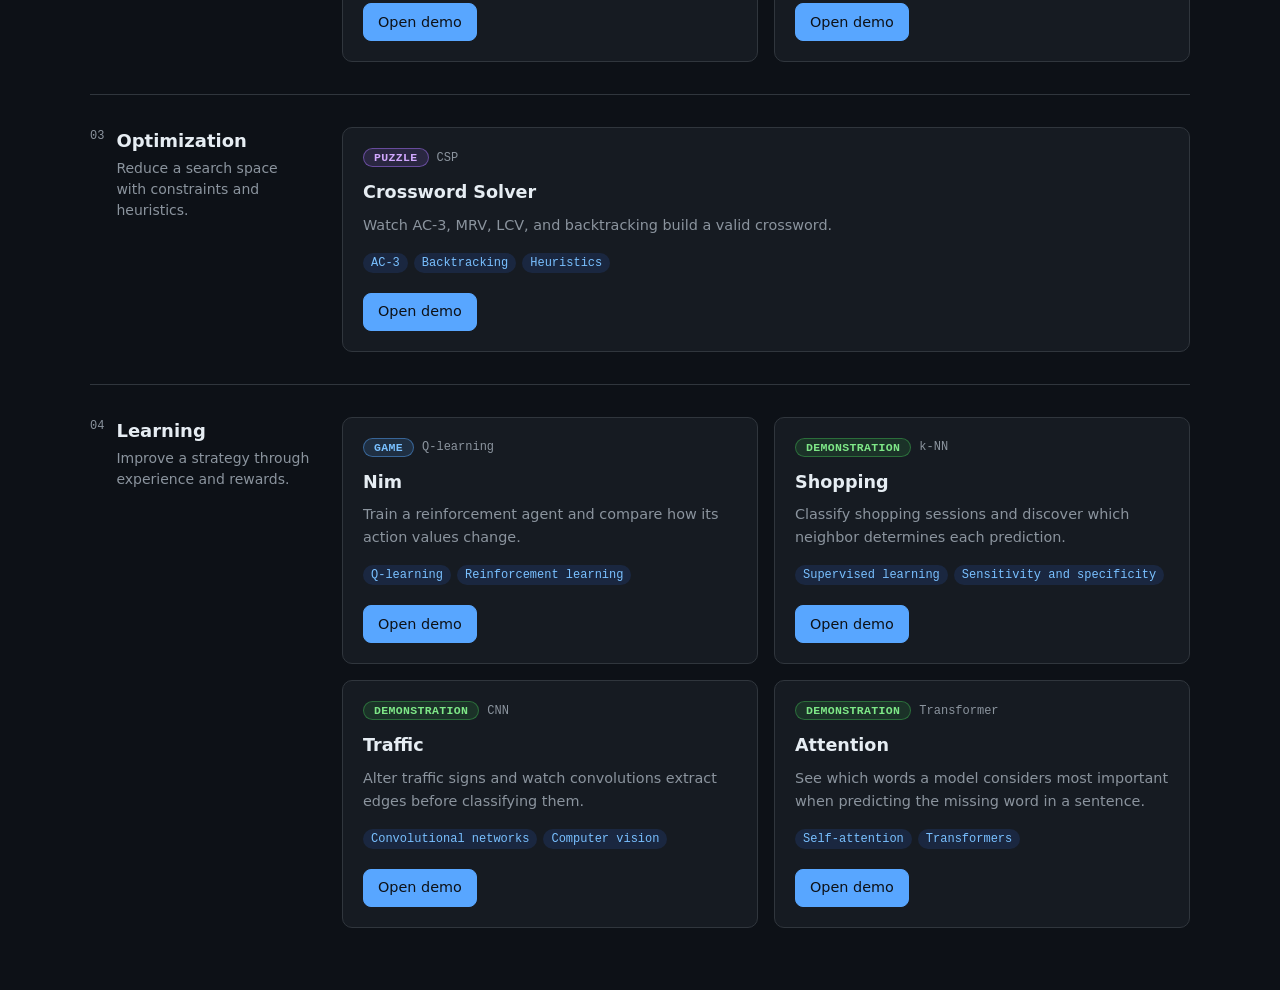
==== commit c3d2cd60: "feat: add Cloudflare Web Analytics beacon to demo pages" ====
--- a/index.html
+++ b/index.html
@@ -195,7 +195,7 @@
             <div class="demo-card__body">
               <div class="demo-card__meta"><span class="demo-type demo-type--demonstration" data-i18n="demonstrationLabel">Demostración</span><span>Transformer</span></div>
               <h4>Attention</h4>
-              <p data-i18n="attentionDescription">Explora cómo distintas capas y cabezas relacionan palabras para completar una frase.</p>
+              <p data-i18n="attentionDescription">Observa qué palabras considera más importantes un modelo para predecir la palabra que falta en una frase.</p>
               <ul class="tag-list"><li>Self-attention</li><li data-i18n="transformers">Transformers</li></ul>
               <a class="button button--primary" href="demos/attention/" data-i18n="openDemo">Abrir demo</a>
             </div>
@@ -206,5 +206,12 @@
   </main>
 
   <script src="assets/js/hub.js"></script>
+  <!-- Cloudflare Web Analytics -->
+  <script
+    type="module"
+    src="https://static.cloudflareinsights.com/beacon.min.js"
+    data-cf-beacon='{"token":"e39c213b71d04ecea667fe1a7c72f355"}'>
+  </script>
+  <!-- End Cloudflare Web Analytics -->
 </body>
 </html>
--- a/assets/css/tokens.css
+++ b/assets/css/tokens.css
@@ -4,6 +4,7 @@
   --surface-raised: #21262d;
   --accent-soft: #1a2740;
   --accent: #58a6ff;
+  --accent-rgb: 88, 166, 255;
   --accent-text: #79c0ff;
   --on-accent: #0d1117;
   --text: #e6edf3;
@@ -11,10 +12,14 @@
   --muted: #8b949e;
   --border: #30363d;
   --success: #3fb950;
+  --success-rgb: 63, 185, 80;
+  --success-text: #7ee787;
   --success-soft: #12261e;
   --warning: #d29922;
   --warning-soft: #2b2111;
   --danger: #f85149;
+  --puzzle-rgb: 163, 113, 247;
+  --puzzle-text: #d2a8ff;
   --font-sans: system-ui, -apple-system, BlinkMacSystemFont, sans-serif;
   --font-mono: 'SF Mono', 'Fira Code', 'Cascadia Code', ui-monospace, monospace;
   --radius-control: 6px;
--- a/assets/css/hub.css
+++ b/assets/css/hub.css
@@ -149,9 +149,9 @@
   text-transform: uppercase;
 }
 
-.demo-type--game { border-color: rgba(88, 166, 255, 0.45); background: rgba(88, 166, 255, 0.15); color: #79c0ff; }
-.demo-type--puzzle { border-color: rgba(163, 113, 247, 0.5); background: rgba(163, 113, 247, 0.15); color: #d2a8ff; }
-.demo-type--demonstration { border-color: rgba(63, 185, 80, 0.45); background: rgba(63, 185, 80, 0.15); color: #7ee787; }
+.demo-type--game { border-color: rgba(var(--accent-rgb), 0.45); background: rgba(var(--accent-rgb), 0.15); color: var(--accent-text); }
+.demo-type--puzzle { border-color: rgba(var(--puzzle-rgb), 0.5); background: rgba(var(--puzzle-rgb), 0.15); color: var(--puzzle-text); }
+.demo-type--demonstration { border-color: rgba(var(--success-rgb), 0.45); background: rgba(var(--success-rgb), 0.15); color: var(--success-text); }
 
 .demo-card h4 { margin-bottom: 8px; font-size: 1.1rem; }
 .demo-card p { margin-bottom: 16px; color: var(--muted); font-size: 0.9rem; line-height: 1.6; }
